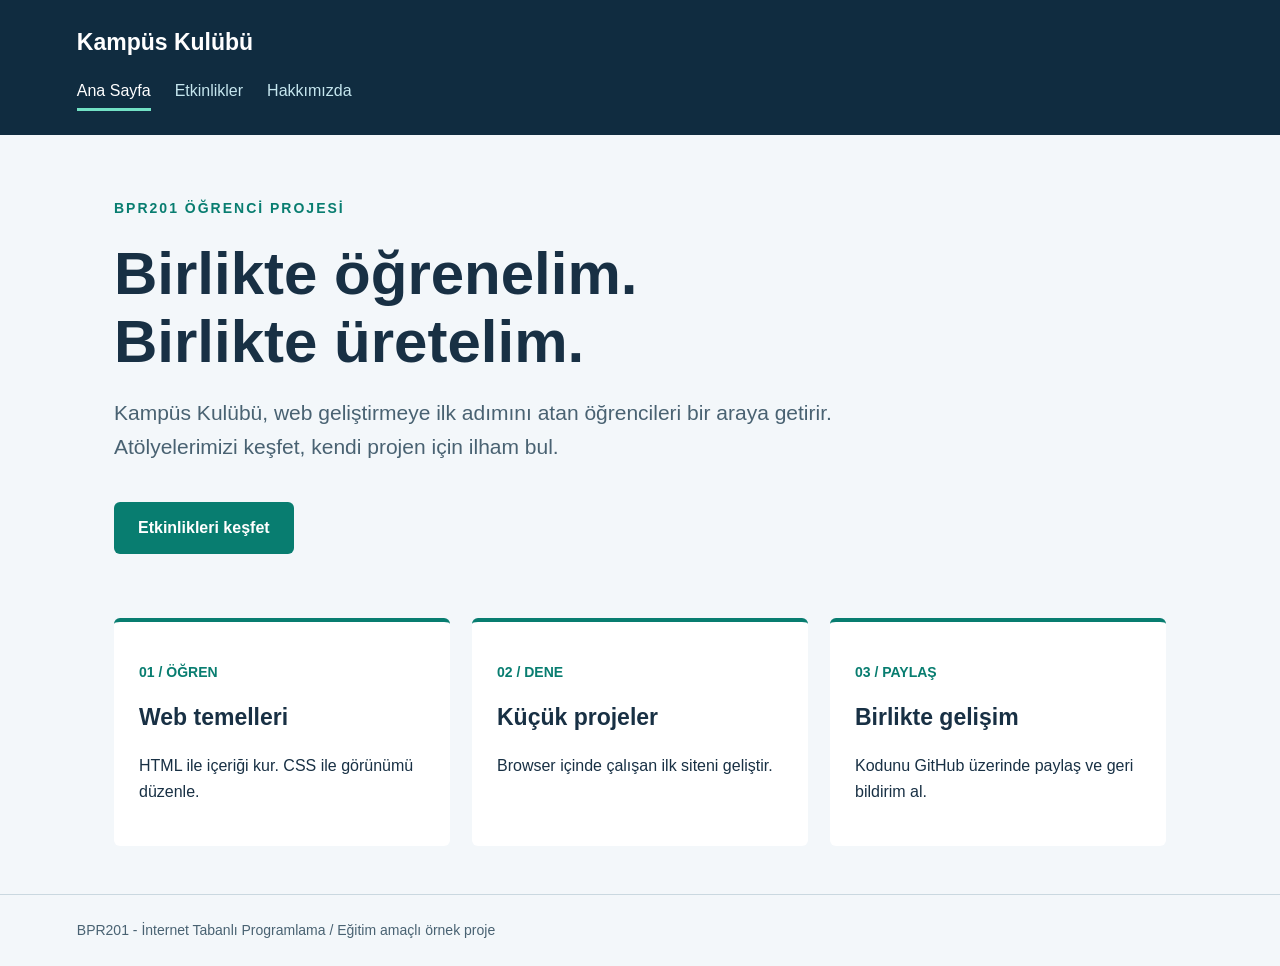
==== index.html @ 02a17238 "Add files via upload" ====
<!doctype html>
<html lang="tr">
<head>
  <meta charset="UTF-8">
  <meta name="viewport" content="width=device-width, initial-scale=1.0">
  <title>Ana Sayfa | Kampüs Kulübü</title>
  <link rel="stylesheet" href="style.css">
</head>
<body>
<header><div class="brand">Kampüs Kulübü</div><nav aria-label="Ana menü"><a href="index.html" aria-current="page">Ana Sayfa</a>
<a href="etkinlikler.html">Etkinlikler</a>
<a href="hakkimizda.html">Hakkımızda</a></nav></header>
<main><p class="eyebrow">BPR201 ÖĞRENCİ PROJESİ</p>
<h1>Birlikte öğrenelim.<br>Birlikte üretelim.</h1>
<p class="intro">Kampüs Kulübü, web geliştirmeye ilk adımını atan öğrencileri bir araya getirir. Atölyelerimizi keşfet, kendi projen için ilham bul.</p>
<a class="button" href="etkinlikler.html">Etkinlikleri keşfet</a>
<section class="grid" aria-label="Kulüp çalışma alanları">
<article><p class="meta">01 / ÖĞREN</p><h2>Web temelleri</h2><p>HTML ile içeriği kur. CSS ile görünümü düzenle.</p></article>
<article><p class="meta">02 / DENE</p><h2>Küçük projeler</h2><p>Browser içinde çalışan ilk siteni geliştir.</p></article>
<article><p class="meta">03 / PAYLAŞ</p><h2>Birlikte gelişim</h2><p>Kodunu GitHub üzerinde paylaş ve geri bildirim al.</p></article>
</section></main>
<footer>BPR201 - İnternet Tabanlı Programlama / Eğitim amaçlı örnek proje</footer>
</body>
</html>
---- style.css ----
/* Ortak görünüm: Üç HTML dosyası bu dosyayı kullanır. */
* { box-sizing: border-box; }
body { margin: 0; font-family: Arial, sans-serif; color: #183044; background: #f3f7fa; line-height: 1.65; }
header { background: #102c40; color: white; padding: 24px max(6vw, 20px); }
.brand { font-weight: bold; font-size: 23px; }
nav { display: flex; flex-wrap: wrap; gap: 24px; margin-top: 12px; }
nav a { color: #c5e6ee; text-decoration: none; padding: 4px 0; }
nav a[aria-current="page"] { color: white; border-bottom: 3px solid #72e1c5; }
a { color: #086767; }
a:focus-visible { outline: 3px solid #e1a82b; outline-offset: 5px; }
main { max-width: 1100px; margin: 0 auto; padding: 48px 24px; min-height: 65vh; }
.eyebrow { color: #087d70; font-weight: bold; letter-spacing: 2px; font-size: 14px; }
h1 { font-size: clamp(34px, 5vw, 60px); line-height: 1.12; max-width: 850px; margin: 20px 0; }
.intro { font-size: 21px; max-width: 730px; color: #496272; }
.button { display: inline-block; margin: 16px 0 32px; padding: 13px 24px; background: #087d70; color: white; border-radius: 6px; text-decoration: none; font-weight: bold; }
.grid { display: grid; grid-template-columns: repeat(3, 1fr); gap: 22px; margin-top: 32px; }
article { background: white; border-top: 4px solid #087d70; padding: 25px; border-radius: 6px; }
article h2 { margin: 10px 0; font-size: 23px; }
.meta { font-size: 14px; color: #087d70; font-weight: bold; }
.note { padding: 18px 22px; border-left: 4px solid #db9d27; background: #fff4d8; margin-top: 30px; }
footer { border-top: 1px solid #cad8e0; padding: 24px 6vw; color: #496272; font-size: 14px; }
@media (max-width: 700px) { .grid { grid-template-columns: 1fr; } main { padding-top: 28px; } }
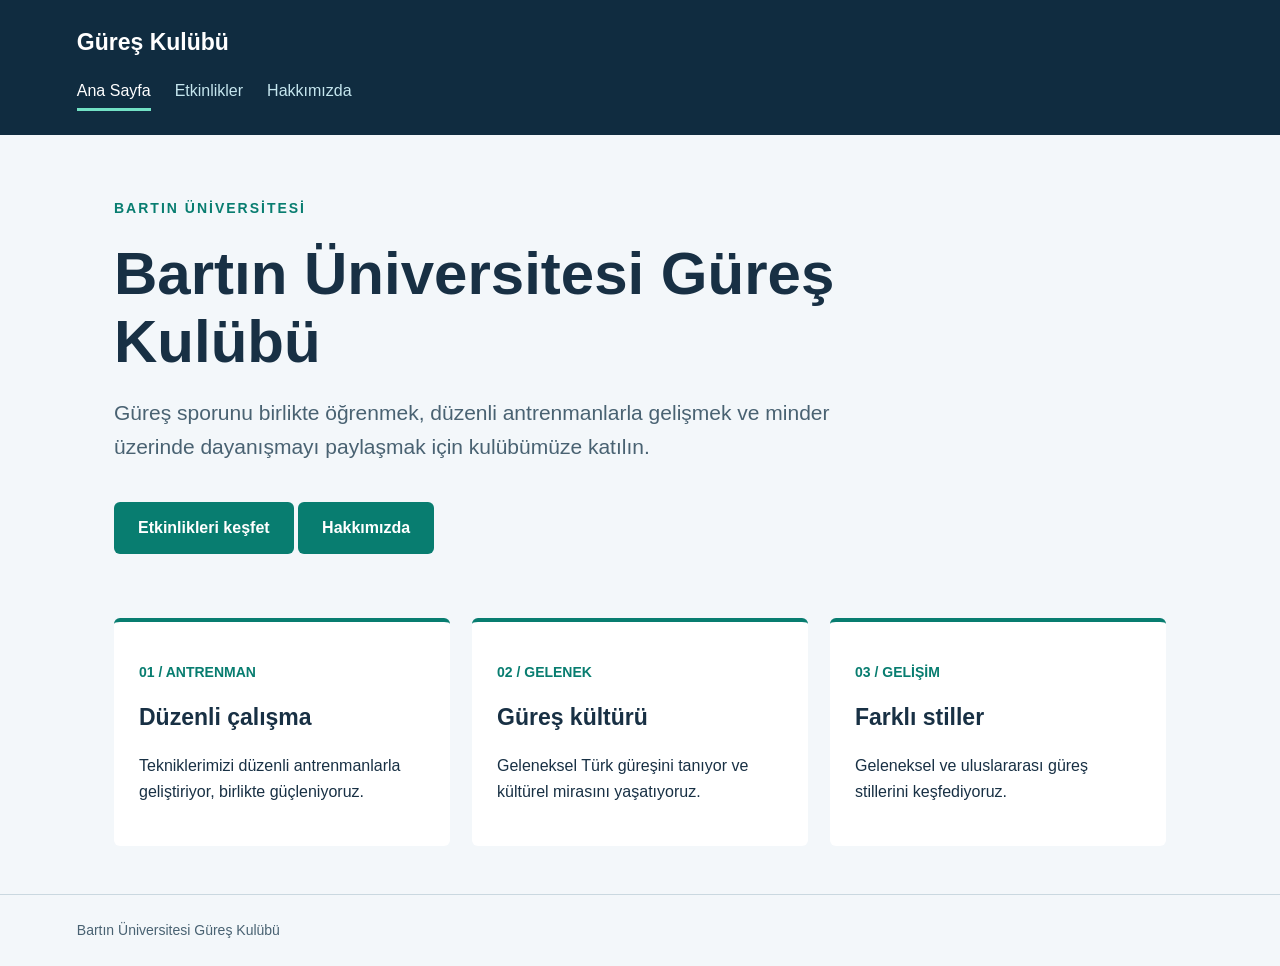
==== commit 34594fe4: "Güreş kulubu olarak değiştirip düzenledik." ====
--- a/index.html
+++ b/index.html
@@ -3,22 +3,23 @@
 <head>
   <meta charset="UTF-8">
   <meta name="viewport" content="width=device-width, initial-scale=1.0">
-  <title>Ana Sayfa | Kampüs Kulübü</title>
+  <title>Ana Sayfa | Güreş Kulübü</title>
   <link rel="stylesheet" href="style.css">
 </head>
 <body>
-<header><div class="brand">Kampüs Kulübü</div><nav aria-label="Ana menü"><a href="index.html" aria-current="page">Ana Sayfa</a>
+<header><div class="brand">Güreş Kulübü</div><nav aria-label="Ana menü"><a href="index.html" aria-current="page">Ana Sayfa</a>
 <a href="etkinlikler.html">Etkinlikler</a>
 <a href="hakkimizda.html">Hakkımızda</a></nav></header>
-<main><p class="eyebrow">BPR201 ÖĞRENCİ PROJESİ</p>
-<h1>Birlikte öğrenelim.<br>Birlikte üretelim.</h1>
-<p class="intro">Kampüs Kulübü, web geliştirmeye ilk adımını atan öğrencileri bir araya getirir. Atölyelerimizi keşfet, kendi projen için ilham bul.</p>
+<main><p class="eyebrow">BARTIN ÜNİVERSİTESİ</p>
+<h1>Bartın Üniversitesi Güreş Kulübü</h1>
+<p class="intro">Güreş sporunu birlikte öğrenmek, düzenli antrenmanlarla gelişmek ve minder üzerinde dayanışmayı paylaşmak için kulübümüze katılın.</p>
 <a class="button" href="etkinlikler.html">Etkinlikleri keşfet</a>
-<section class="grid" aria-label="Kulüp çalışma alanları">
-<article><p class="meta">01 / ÖĞREN</p><h2>Web temelleri</h2><p>HTML ile içeriği kur. CSS ile görünümü düzenle.</p></article>
-<article><p class="meta">02 / DENE</p><h2>Küçük projeler</h2><p>Browser içinde çalışan ilk siteni geliştir.</p></article>
-<article><p class="meta">03 / PAYLAŞ</p><h2>Birlikte gelişim</h2><p>Kodunu GitHub üzerinde paylaş ve geri bildirim al.</p></article>
+<a class="button" href="hakkimizda.html">Hakkımızda</a>
+<section class="grid" aria-label="Güreş kulübü çalışma alanları">
+<article><p class="meta">01 / ANTRENMAN</p><h2>Düzenli çalışma</h2><p>Tekniklerimizi düzenli antrenmanlarla geliştiriyor, birlikte güçleniyoruz.</p></article>
+<article><p class="meta">02 / GELENEK</p><h2>Güreş kültürü</h2><p>Geleneksel Türk güreşini tanıyor ve kültürel mirasını yaşatıyoruz.</p></article>
+<article><p class="meta">03 / GELİŞİM</p><h2>Farklı stiller</h2><p>Geleneksel ve uluslararası güreş stillerini keşfediyoruz.</p></article>
 </section></main>
-<footer>BPR201 - İnternet Tabanlı Programlama / Eğitim amaçlı örnek proje</footer>
+<footer>Bartın Üniversitesi Güreş Kulübü</footer>
 </body>
 </html>
